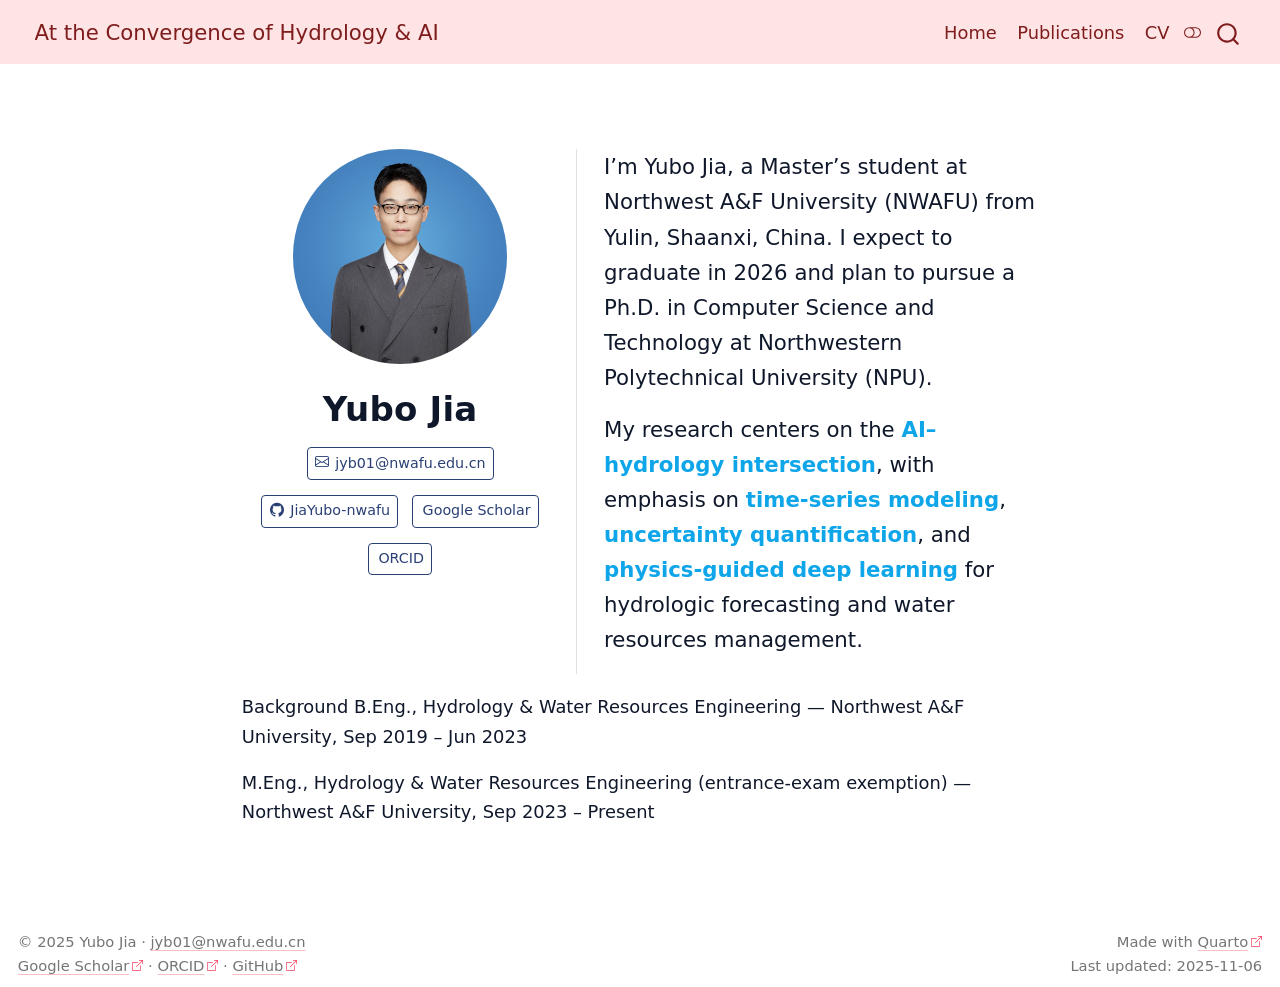
==== docs/index.html @ c9f26e5d "Initial site" ====
<!DOCTYPE html>
<html xmlns="http://www.w3.org/1999/xhtml" lang="en" xml:lang="en"><head>

<meta charset="utf-8">
<meta name="generator" content="quarto-1.8.25">

<meta name="viewport" content="width=device-width, initial-scale=1.0, user-scalable=yes">


<title>Yubo Jia</title>
<style>
code{white-space: pre-wrap;}
span.smallcaps{font-variant: small-caps;}
div.columns{display: flex; gap: min(4vw, 1.5em);}
div.column{flex: auto; overflow-x: auto;}
div.hanging-indent{margin-left: 1.5em; text-indent: -1.5em;}
ul.task-list{list-style: none;}
ul.task-list li input[type="checkbox"] {
  width: 0.8em;
  margin: 0 0.8em 0.2em -1em; /* quarto-specific, see https://github.com/quarto-dev/quarto-cli/issues/4556 */ 
  vertical-align: middle;
}
</style>


<script src="site_libs/quarto-nav/quarto-nav.js"></script>
<script src="site_libs/clipboard/clipboard.min.js"></script>
<script src="site_libs/quarto-search/autocomplete.umd.js"></script>
<script src="site_libs/quarto-search/fuse.min.js"></script>
<script src="site_libs/quarto-search/quarto-search.js"></script>
<meta name="quarto:offset" content="./">
<link href="./images/site-logo.png" rel="icon" type="image/png">
<script src="site_libs/quarto-html/quarto.js" type="module"></script>
<script src="site_libs/quarto-html/tabsets/tabsets.js" type="module"></script>
<script src="site_libs/quarto-html/axe/axe-check.js" type="module"></script>
<script src="site_libs/quarto-html/popper.min.js"></script>
<script src="site_libs/quarto-html/tippy.umd.min.js"></script>
<link href="site_libs/quarto-html/tippy.css" rel="stylesheet">
<link href="site_libs/quarto-html/quarto-syntax-highlighting-2156106875a500ed5b0d6cb7cda64e9d.css" rel="stylesheet" class="quarto-color-scheme" id="quarto-text-highlighting-styles">
<link href="site_libs/quarto-html/quarto-syntax-highlighting-dark-db2ab6285dc1dfa17f26b3674ebb796b.css" rel="stylesheet" class="quarto-color-scheme quarto-color-alternate" id="quarto-text-highlighting-styles">
<link href="site_libs/quarto-html/quarto-syntax-highlighting-2156106875a500ed5b0d6cb7cda64e9d.css" rel="stylesheet" class="quarto-color-scheme-extra" id="quarto-text-highlighting-styles">
<script src="site_libs/bootstrap/bootstrap.min.js"></script>
<link href="site_libs/bootstrap/bootstrap-icons.css" rel="stylesheet">
<link href="site_libs/bootstrap/bootstrap-c20102e62881c07e76477cce2f9e4ada.min.css" rel="stylesheet" append-hash="true" class="quarto-color-scheme" id="quarto-bootstrap" data-mode="light">
<link href="site_libs/bootstrap/bootstrap-dark-8c8c15d078644ef7ad4516aa5528fd41.min.css" rel="stylesheet" append-hash="true" class="quarto-color-scheme quarto-color-alternate" id="quarto-bootstrap" data-mode="dark">
<link href="site_libs/bootstrap/bootstrap-c20102e62881c07e76477cce2f9e4ada.min.css" rel="stylesheet" append-hash="true" class="quarto-color-scheme-extra" id="quarto-bootstrap" data-mode="light">
<script id="quarto-search-options" type="application/json">{
  "location": "navbar",
  "copy-button": false,
  "collapse-after": 3,
  "panel-placement": "end",
  "type": "overlay",
  "limit": 50,
  "keyboard-shortcut": [
    "f",
    "/",
    "s"
  ],
  "language": {
    "search-no-results-text": "No results",
    "search-matching-documents-text": "matching documents",
    "search-copy-link-title": "Copy link to search",
    "search-hide-matches-text": "Hide additional matches",
    "search-more-match-text": "more match in this document",
    "search-more-matches-text": "more matches in this document",
    "search-clear-button-title": "Clear",
    "search-text-placeholder": "",
    "search-detached-cancel-button-title": "Cancel",
    "search-submit-button-title": "Submit",
    "search-label": "Search"
  }
}</script>


<meta property="og:title" content="Yubo Jia">
<meta property="og:description" content="">
<meta property="og:image" content="https://jyb03.github.io/images/jiayubo_2025.jpg">
<meta property="og:site_name" content="Yubo Jia">
<meta name="twitter:title" content="Yubo Jia">
<meta name="twitter:description" content="">
<meta name="twitter:image" content="https://jyb03.github.io/images/jiayubo_2025.jpg">
<meta name="twitter:card" content="summary_large_image">
</head>

<body class="nav-fixed fullcontent quarto-light"><script id="quarto-html-before-body" type="application/javascript">
    const toggleBodyColorMode = (bsSheetEl) => {
      const mode = bsSheetEl.getAttribute("data-mode");
      const bodyEl = window.document.querySelector("body");
      if (mode === "dark") {
        bodyEl.classList.add("quarto-dark");
        bodyEl.classList.remove("quarto-light");
      } else {
        bodyEl.classList.add("quarto-light");
        bodyEl.classList.remove("quarto-dark");
      }
    }
    const toggleBodyColorPrimary = () => {
      const bsSheetEl = window.document.querySelector("link#quarto-bootstrap:not([rel=disabled-stylesheet])");
      if (bsSheetEl) {
        toggleBodyColorMode(bsSheetEl);
      }
    }
    const setColorSchemeToggle = (alternate) => {
      const toggles = window.document.querySelectorAll('.quarto-color-scheme-toggle');
      for (let i=0; i < toggles.length; i++) {
        const toggle = toggles[i];
        if (toggle) {
          if (alternate) {
            toggle.classList.add("alternate");
          } else {
            toggle.classList.remove("alternate");
          }
        }
      }
    };
    const toggleColorMode = (alternate) => {
      // Switch the stylesheets
      const primaryStylesheets = window.document.querySelectorAll('link.quarto-color-scheme:not(.quarto-color-alternate)');
      const alternateStylesheets = window.document.querySelectorAll('link.quarto-color-scheme.quarto-color-alternate');
      manageTransitions('#quarto-margin-sidebar .nav-link', false);
      if (alternate) {
        // note: dark is layered on light, we don't disable primary!
        enableStylesheet(alternateStylesheets);
        for (const sheetNode of alternateStylesheets) {
          if (sheetNode.id === "quarto-bootstrap") {
            toggleBodyColorMode(sheetNode);
          }
        }
      } else {
        disableStylesheet(alternateStylesheets);
        enableStylesheet(primaryStylesheets)
        toggleBodyColorPrimary();
      }
      manageTransitions('#quarto-margin-sidebar .nav-link', true);
      // Switch the toggles
      setColorSchemeToggle(alternate)
      // Hack to workaround the fact that safari doesn't
      // properly recolor the scrollbar when toggling (#1455)
      if (navigator.userAgent.indexOf('Safari') > 0 && navigator.userAgent.indexOf('Chrome') == -1) {
        manageTransitions("body", false);
        window.scrollTo(0, 1);
        setTimeout(() => {
          window.scrollTo(0, 0);
          manageTransitions("body", true);
        }, 40);
      }
    }
    const disableStylesheet = (stylesheets) => {
      for (let i=0; i < stylesheets.length; i++) {
        const stylesheet = stylesheets[i];
        stylesheet.rel = 'disabled-stylesheet';
      }
    }
    const enableStylesheet = (stylesheets) => {
      for (let i=0; i < stylesheets.length; i++) {
        const stylesheet = stylesheets[i];
        if(stylesheet.rel !== 'stylesheet') { // for Chrome, which will still FOUC without this check
          stylesheet.rel = 'stylesheet';
        }
      }
    }
    const manageTransitions = (selector, allowTransitions) => {
      const els = window.document.querySelectorAll(selector);
      for (let i=0; i < els.length; i++) {
        const el = els[i];
        if (allowTransitions) {
          el.classList.remove('notransition');
        } else {
          el.classList.add('notransition');
        }
      }
    }
    const isFileUrl = () => {
      return window.location.protocol === 'file:';
    }
    const hasAlternateSentinel = () => {
      let styleSentinel = getColorSchemeSentinel();
      if (styleSentinel !== null) {
        return styleSentinel === "alternate";
      } else {
        return false;
      }
    }
    const setStyleSentinel = (alternate) => {
      const value = alternate ? "alternate" : "default";
      if (!isFileUrl()) {
        window.localStorage.setItem("quarto-color-scheme", value);
      } else {
        localAlternateSentinel = value;
      }
    }
    const getColorSchemeSentinel = () => {
      if (!isFileUrl()) {
        const storageValue = window.localStorage.getItem("quarto-color-scheme");
        return storageValue != null ? storageValue : localAlternateSentinel;
      } else {
        return localAlternateSentinel;
      }
    }
    const toggleGiscusIfUsed = (isAlternate, darkModeDefault) => {
      const baseTheme = document.querySelector('#giscus-base-theme')?.value ?? 'light';
      const alternateTheme = document.querySelector('#giscus-alt-theme')?.value ?? 'dark';
      let newTheme = '';
      if(authorPrefersDark) {
        newTheme = isAlternate ? baseTheme : alternateTheme;
      } else {
        newTheme = isAlternate ? alternateTheme : baseTheme;
      }
      const changeGiscusTheme = () => {
        // From: https://github.com/giscus/giscus/issues/336
        const sendMessage = (message) => {
          const iframe = document.querySelector('iframe.giscus-frame');
          if (!iframe) return;
          iframe.contentWindow.postMessage({ giscus: message }, 'https://giscus.app');
        }
        sendMessage({
          setConfig: {
            theme: newTheme
          }
        });
      }
      const isGiscussLoaded = window.document.querySelector('iframe.giscus-frame') !== null;
      if (isGiscussLoaded) {
        changeGiscusTheme();
      }
    };
    const authorPrefersDark = false;
    const darkModeDefault = authorPrefersDark;
      document.querySelector('link#quarto-text-highlighting-styles.quarto-color-scheme-extra').rel = 'disabled-stylesheet';
      document.querySelector('link#quarto-bootstrap.quarto-color-scheme-extra').rel = 'disabled-stylesheet';
    let localAlternateSentinel = darkModeDefault ? 'alternate' : 'default';
    // Dark / light mode switch
    window.quartoToggleColorScheme = () => {
      // Read the current dark / light value
      let toAlternate = !hasAlternateSentinel();
      toggleColorMode(toAlternate);
      setStyleSentinel(toAlternate);
      toggleGiscusIfUsed(toAlternate, darkModeDefault);
      window.dispatchEvent(new Event('resize'));
    };
    // Switch to dark mode if need be
    if (hasAlternateSentinel()) {
      toggleColorMode(true);
    } else {
      toggleColorMode(false);
    }
  </script>

<div id="quarto-search-results"></div>
  <header id="quarto-header" class="headroom fixed-top">
    <nav class="navbar navbar-expand-lg " data-bs-theme="dark">
      <div class="navbar-container container-fluid">
      <div class="navbar-brand-container mx-auto">
    <a href="./index.html" class="navbar-brand navbar-brand-logo">
    </a>
    <a class="navbar-brand" href="./index.html">
    <span class="navbar-title">At the Convergence of Hydrology &amp; AI</span>
    </a>
  </div>
            <div id="quarto-search" class="" title="Search"></div>
          <button class="navbar-toggler" type="button" data-bs-toggle="collapse" data-bs-target="#navbarCollapse" aria-controls="navbarCollapse" role="menu" aria-expanded="false" aria-label="Toggle navigation" onclick="if (window.quartoToggleHeadroom) { window.quartoToggleHeadroom(); }">
  <span class="navbar-toggler-icon"></span>
</button>
          <div class="collapse navbar-collapse" id="navbarCollapse">
            <ul class="navbar-nav navbar-nav-scroll ms-auto">
  <li class="nav-item">
    <a class="nav-link active" href="./index.html" aria-current="page"> 
<span class="menu-text">Home</span></a>
  </li>  
  <li class="nav-item">
    <a class="nav-link" href="./publications.html"> 
<span class="menu-text">Publications</span></a>
  </li>  
  <li class="nav-item">
    <a class="nav-link" href="./CV.html"> 
<span class="menu-text">CV</span></a>
  </li>  
</ul>
          </div> <!-- /navcollapse -->
            <div class="quarto-navbar-tools">
  <a href="" class="quarto-color-scheme-toggle quarto-navigation-tool  px-1" onclick="window.quartoToggleColorScheme(); return false;" title="Toggle dark mode"><i class="bi"></i></a>
</div>
      </div> <!-- /container-fluid -->
    </nav>
</header>
<!-- content -->
<div id="quarto-content" class="quarto-container page-columns page-rows-contents page-layout-article page-navbar">
<!-- sidebar -->
<!-- margin-sidebar -->
    
<!-- main -->
<main class="content" id="quarto-document-content">





<style>
  /* light-blue keyword accent used only inside the hero section */
  #hero-heading .kw { color: #0ea5e9; font-weight: 600; }
</style>
<div class="quarto-about-trestles">
  <div class="about-entity">
    <img src="images/jiayubo_2025.jpg" class="about-image
  round " style="height: 12em; width: 12em;">
<header id="title-block-header" class="quarto-title-block default">
<div class="quarto-title">
<h1 class="title">Yubo Jia</h1>
</div>
<div class="quarto-title-meta">
  </div>
</header>
    <div class="about-links">
  <a href="mailto:jyb01@nwafu.edu.cn" class="about-link" rel="" target="">
    <i class="bi bi-envelope"></i>
     <span class="about-link-text">jyb01@nwafu.edu.cn</span>
  </a>
  <a href="https://github.com/JiaYubo-nwafu" class="about-link" rel="" target="">
    <i class="bi bi-github"></i>
     <span class="about-link-text">JiaYubo-nwafu</span>
  </a>
  <a href="https://scholar.google.com/citations?user=Fx-O06kAAAAJ" class="about-link" rel="" target="">
    <i class="bi bi-ai-google-scholar"></i>
     <span class="about-link-text">Google Scholar</span>
  </a>
  <a href="https://orcid.org/0009-0003-0851-7565" class="about-link" rel="" target="">
    <i class="bi bi-ai-orcid"></i>
     <span class="about-link-text">ORCID</span>
  </a>
</div>
  </div>
  <div class="about-contents"><div id="hero-heading" class="lead">
<p>I’m Yubo Jia, a Master’s student at Northwest A&amp;F University (NWAFU) from Yulin, Shaanxi, China. I expect to graduate in 2026 and plan to pursue a Ph.D.&nbsp;in Computer Science and Technology at Northwestern Polytechnical University (NPU).</p>
<p>My research centers on the <span class="kw">AI–hydrology intersection</span>, with emphasis on <span class="kw">time-series modeling</span>, <span class="kw">uncertainty quantification</span>, and <span class="kw">physics-guided deep learning</span> for hydrologic forecasting and water resources management.</p>
</div></div>
</div>

<p>Background B.Eng., Hydrology &amp; Water Resources Engineering — Northwest A&amp;F University, Sep 2019 – Jun 2023</p>
<p>M.Eng., Hydrology &amp; Water Resources Engineering (entrance-exam exemption) — Northwest A&amp;F University, Sep 2023 – Present</p>




</main> <!-- /main -->
<script id="quarto-html-after-body" type="application/javascript">
  window.document.addEventListener("DOMContentLoaded", function (event) {
    // Ensure there is a toggle, if there isn't float one in the top right
    if (window.document.querySelector('.quarto-color-scheme-toggle') === null) {
      const a = window.document.createElement('a');
      a.classList.add('top-right');
      a.classList.add('quarto-color-scheme-toggle');
      a.href = "";
      a.onclick = function() { try { window.quartoToggleColorScheme(); } catch {} return false; };
      const i = window.document.createElement("i");
      i.classList.add('bi');
      a.appendChild(i);
      window.document.body.appendChild(a);
    }
    setColorSchemeToggle(hasAlternateSentinel())
    const isCodeAnnotation = (el) => {
      for (const clz of el.classList) {
        if (clz.startsWith('code-annotation-')) {                     
          return true;
        }
      }
      return false;
    }
    const onCopySuccess = function(e) {
      // button target
      const button = e.trigger;
      // don't keep focus
      button.blur();
      // flash "checked"
      button.classList.add('code-copy-button-checked');
      var currentTitle = button.getAttribute("title");
      button.setAttribute("title", "Copied!");
      let tooltip;
      if (window.bootstrap) {
        button.setAttribute("data-bs-toggle", "tooltip");
        button.setAttribute("data-bs-placement", "left");
        button.setAttribute("data-bs-title", "Copied!");
        tooltip = new bootstrap.Tooltip(button, 
          { trigger: "manual", 
            customClass: "code-copy-button-tooltip",
            offset: [0, -8]});
        tooltip.show();    
      }
      setTimeout(function() {
        if (tooltip) {
          tooltip.hide();
          button.removeAttribute("data-bs-title");
          button.removeAttribute("data-bs-toggle");
          button.removeAttribute("data-bs-placement");
        }
        button.setAttribute("title", currentTitle);
        button.classList.remove('code-copy-button-checked');
      }, 1000);
      // clear code selection
      e.clearSelection();
    }
    const getTextToCopy = function(trigger) {
      const outerScaffold = trigger.parentElement.cloneNode(true);
      const codeEl = outerScaffold.querySelector('code');
      for (const childEl of codeEl.children) {
        if (isCodeAnnotation(childEl)) {
          childEl.remove();
        }
      }
      return codeEl.innerText;
    }
    const clipboard = new window.ClipboardJS('.code-copy-button:not([data-in-quarto-modal])', {
      text: getTextToCopy
    });
    clipboard.on('success', onCopySuccess);
    if (window.document.getElementById('quarto-embedded-source-code-modal')) {
      const clipboardModal = new window.ClipboardJS('.code-copy-button[data-in-quarto-modal]', {
        text: getTextToCopy,
        container: window.document.getElementById('quarto-embedded-source-code-modal')
      });
      clipboardModal.on('success', onCopySuccess);
    }
      var localhostRegex = new RegExp(/^(?:http|https):\/\/localhost\:?[0-9]*\//);
      var mailtoRegex = new RegExp(/^mailto:/);
        var filterRegex = new RegExp("https:\/\/jyb03\.github\.io\/");
      var isInternal = (href) => {
          return filterRegex.test(href) || localhostRegex.test(href) || mailtoRegex.test(href);
      }
      // Inspect non-navigation links and adorn them if external
     var links = window.document.querySelectorAll('a[href]:not(.nav-link):not(.navbar-brand):not(.toc-action):not(.sidebar-link):not(.sidebar-item-toggle):not(.pagination-link):not(.no-external):not([aria-hidden]):not(.dropdown-item):not(.quarto-navigation-tool):not(.about-link)');
      for (var i=0; i<links.length; i++) {
        const link = links[i];
        if (!isInternal(link.href)) {
          // undo the damage that might have been done by quarto-nav.js in the case of
          // links that we want to consider external
          if (link.dataset.originalHref !== undefined) {
            link.href = link.dataset.originalHref;
          }
            // target, if specified
            link.setAttribute("target", "_blank");
            if (link.getAttribute("rel") === null) {
              link.setAttribute("rel", "noopener");
            }
            // default icon
            link.classList.add("external");
        }
      }
    function tippyHover(el, contentFn, onTriggerFn, onUntriggerFn) {
      const config = {
        allowHTML: true,
        maxWidth: 500,
        delay: 100,
        arrow: false,
        appendTo: function(el) {
            return el.parentElement;
        },
        interactive: true,
        interactiveBorder: 10,
        theme: 'quarto',
        placement: 'bottom-start',
      };
      if (contentFn) {
        config.content = contentFn;
      }
      if (onTriggerFn) {
        config.onTrigger = onTriggerFn;
      }
      if (onUntriggerFn) {
        config.onUntrigger = onUntriggerFn;
      }
      window.tippy(el, config); 
    }
    const noterefs = window.document.querySelectorAll('a[role="doc-noteref"]');
    for (var i=0; i<noterefs.length; i++) {
      const ref = noterefs[i];
      tippyHover(ref, function() {
        // use id or data attribute instead here
        let href = ref.getAttribute('data-footnote-href') || ref.getAttribute('href');
        try { href = new URL(href).hash; } catch {}
        const id = href.replace(/^#\/?/, "");
        const note = window.document.getElementById(id);
        if (note) {
          return note.innerHTML;
        } else {
          return "";
        }
      });
    }
    const xrefs = window.document.querySelectorAll('a.quarto-xref');
    const processXRef = (id, note) => {
      // Strip column container classes
      const stripColumnClz = (el) => {
        el.classList.remove("page-full", "page-columns");
        if (el.children) {
          for (const child of el.children) {
            stripColumnClz(child);
          }
        }
      }
      stripColumnClz(note)
      if (id === null || id.startsWith('sec-')) {
        // Special case sections, only their first couple elements
        const container = document.createElement("div");
        if (note.children && note.children.length > 2) {
          container.appendChild(note.children[0].cloneNode(true));
          for (let i = 1; i < note.children.length; i++) {
            const child = note.children[i];
            if (child.tagName === "P" && child.innerText === "") {
              continue;
            } else {
              container.appendChild(child.cloneNode(true));
              break;
            }
          }
          if (window.Quarto?.typesetMath) {
            window.Quarto.typesetMath(container);
          }
          return container.innerHTML
        } else {
          if (window.Quarto?.typesetMath) {
            window.Quarto.typesetMath(note);
          }
          return note.innerHTML;
        }
      } else {
        // Remove any anchor links if they are present
        const anchorLink = note.querySelector('a.anchorjs-link');
        if (anchorLink) {
          anchorLink.remove();
        }
        if (window.Quarto?.typesetMath) {
          window.Quarto.typesetMath(note);
        }
        if (note.classList.contains("callout")) {
          return note.outerHTML;
        } else {
          return note.innerHTML;
        }
      }
    }
    for (var i=0; i<xrefs.length; i++) {
      const xref = xrefs[i];
      tippyHover(xref, undefined, function(instance) {
        instance.disable();
        let url = xref.getAttribute('href');
        let hash = undefined; 
        if (url.startsWith('#')) {
          hash = url;
        } else {
          try { hash = new URL(url).hash; } catch {}
        }
        if (hash) {
          const id = hash.replace(/^#\/?/, "");
          const note = window.document.getElementById(id);
          if (note !== null) {
            try {
              const html = processXRef(id, note.cloneNode(true));
              instance.setContent(html);
            } finally {
              instance.enable();
              instance.show();
            }
          } else {
            // See if we can fetch this
            fetch(url.split('#')[0])
            .then(res => res.text())
            .then(html => {
              const parser = new DOMParser();
              const htmlDoc = parser.parseFromString(html, "text/html");
              const note = htmlDoc.getElementById(id);
              if (note !== null) {
                const html = processXRef(id, note);
                instance.setContent(html);
              } 
            }).finally(() => {
              instance.enable();
              instance.show();
            });
          }
        } else {
          // See if we can fetch a full url (with no hash to target)
          // This is a special case and we should probably do some content thinning / targeting
          fetch(url)
          .then(res => res.text())
          .then(html => {
            const parser = new DOMParser();
            const htmlDoc = parser.parseFromString(html, "text/html");
            const note = htmlDoc.querySelector('main.content');
            if (note !== null) {
              // This should only happen for chapter cross references
              // (since there is no id in the URL)
              // remove the first header
              if (note.children.length > 0 && note.children[0].tagName === "HEADER") {
                note.children[0].remove();
              }
              const html = processXRef(null, note);
              instance.setContent(html);
            } 
          }).finally(() => {
            instance.enable();
            instance.show();
          });
        }
      }, function(instance) {
      });
    }
        let selectedAnnoteEl;
        const selectorForAnnotation = ( cell, annotation) => {
          let cellAttr = 'data-code-cell="' + cell + '"';
          let lineAttr = 'data-code-annotation="' +  annotation + '"';
          const selector = 'span[' + cellAttr + '][' + lineAttr + ']';
          return selector;
        }
        const selectCodeLines = (annoteEl) => {
          const doc = window.document;
          const targetCell = annoteEl.getAttribute("data-target-cell");
          const targetAnnotation = annoteEl.getAttribute("data-target-annotation");
          const annoteSpan = window.document.querySelector(selectorForAnnotation(targetCell, targetAnnotation));
          const lines = annoteSpan.getAttribute("data-code-lines").split(",");
          const lineIds = lines.map((line) => {
            return targetCell + "-" + line;
          })
          let top = null;
          let height = null;
          let parent = null;
          if (lineIds.length > 0) {
              //compute the position of the single el (top and bottom and make a div)
              const el = window.document.getElementById(lineIds[0]);
              top = el.offsetTop;
              height = el.offsetHeight;
              parent = el.parentElement.parentElement;
            if (lineIds.length > 1) {
              const lastEl = window.document.getElementById(lineIds[lineIds.length - 1]);
              const bottom = lastEl.offsetTop + lastEl.offsetHeight;
              height = bottom - top;
            }
            if (top !== null && height !== null && parent !== null) {
              // cook up a div (if necessary) and position it 
              let div = window.document.getElementById("code-annotation-line-highlight");
              if (div === null) {
                div = window.document.createElement("div");
                div.setAttribute("id", "code-annotation-line-highlight");
                div.style.position = 'absolute';
                parent.appendChild(div);
              }
              div.style.top = top - 2 + "px";
              div.style.height = height + 4 + "px";
              div.style.left = 0;
              let gutterDiv = window.document.getElementById("code-annotation-line-highlight-gutter");
              if (gutterDiv === null) {
                gutterDiv = window.document.createElement("div");
                gutterDiv.setAttribute("id", "code-annotation-line-highlight-gutter");
                gutterDiv.style.position = 'absolute';
                const codeCell = window.document.getElementById(targetCell);
                const gutter = codeCell.querySelector('.code-annotation-gutter');
                gutter.appendChild(gutterDiv);
              }
              gutterDiv.style.top = top - 2 + "px";
              gutterDiv.style.height = height + 4 + "px";
            }
            selectedAnnoteEl = annoteEl;
          }
        };
        const unselectCodeLines = () => {
          const elementsIds = ["code-annotation-line-highlight", "code-annotation-line-highlight-gutter"];
          elementsIds.forEach((elId) => {
            const div = window.document.getElementById(elId);
            if (div) {
              div.remove();
            }
          });
          selectedAnnoteEl = undefined;
        };
          // Handle positioning of the toggle
      window.addEventListener(
        "resize",
        throttle(() => {
          elRect = undefined;
          if (selectedAnnoteEl) {
            selectCodeLines(selectedAnnoteEl);
          }
        }, 10)
      );
      function throttle(fn, ms) {
      let throttle = false;
      let timer;
        return (...args) => {
          if(!throttle) { // first call gets through
              fn.apply(this, args);
              throttle = true;
          } else { // all the others get throttled
              if(timer) clearTimeout(timer); // cancel #2
              timer = setTimeout(() => {
                fn.apply(this, args);
                timer = throttle = false;
              }, ms);
          }
        };
      }
        // Attach click handler to the DT
        const annoteDls = window.document.querySelectorAll('dt[data-target-cell]');
        for (const annoteDlNode of annoteDls) {
          annoteDlNode.addEventListener('click', (event) => {
            const clickedEl = event.target;
            if (clickedEl !== selectedAnnoteEl) {
              unselectCodeLines();
              const activeEl = window.document.querySelector('dt[data-target-cell].code-annotation-active');
              if (activeEl) {
                activeEl.classList.remove('code-annotation-active');
              }
              selectCodeLines(clickedEl);
              clickedEl.classList.add('code-annotation-active');
            } else {
              // Unselect the line
              unselectCodeLines();
              clickedEl.classList.remove('code-annotation-active');
            }
          });
        }
    const findCites = (el) => {
      const parentEl = el.parentElement;
      if (parentEl) {
        const cites = parentEl.dataset.cites;
        if (cites) {
          return {
            el,
            cites: cites.split(' ')
          };
        } else {
          return findCites(el.parentElement)
        }
      } else {
        return undefined;
      }
    };
    var bibliorefs = window.document.querySelectorAll('a[role="doc-biblioref"]');
    for (var i=0; i<bibliorefs.length; i++) {
      const ref = bibliorefs[i];
      const citeInfo = findCites(ref);
      if (citeInfo) {
        tippyHover(citeInfo.el, function() {
          var popup = window.document.createElement('div');
          citeInfo.cites.forEach(function(cite) {
            var citeDiv = window.document.createElement('div');
            citeDiv.classList.add('hanging-indent');
            citeDiv.classList.add('csl-entry');
            var biblioDiv = window.document.getElementById('ref-' + cite);
            if (biblioDiv) {
              citeDiv.innerHTML = biblioDiv.innerHTML;
            }
            popup.appendChild(citeDiv);
          });
          return popup.innerHTML;
        });
      }
    }
  });
  </script>
</div> <!-- /content -->
<footer class="footer">
  <div class="nav-footer">
    <div class="nav-footer-left">
<p>© 2025 Yubo Jia · <a href="mailto:jyb01@nwafu.edu.cn">jyb01@nwafu.edu.cn</a><br> <a href="https://scholar.google.com/citations?user=Fx-O06kAAAAJ">Google Scholar</a> · <a href="https://orcid.org/0009-0003-0851-7565">ORCID</a> · <a href="https://github.com/JiaYubo-nwafu">GitHub</a></p>
</div>   
    <div class="nav-footer-center">
      &nbsp;
    </div>
    <div class="nav-footer-right">
<p>Made with <a href="https://quarto.org/">Quarto</a><br> Last updated: 2025-11-06</p>
</div>
  </div>
</footer>




</body></html>
---- docs/site_libs/quarto-html/tippy.css ----
.tippy-box[data-animation=fade][data-state=hidden]{opacity:0}[data-tippy-root]{max-width:calc(100vw - 10px)}.tippy-box{position:relative;background-color:#333;color:#fff;border-radius:4px;font-size:14px;line-height:1.4;white-space:normal;outline:0;transition-property:transform,visibility,opacity}.tippy-box[data-placement^=top]>.tippy-arrow{bottom:0}.tippy-box[data-placement^=top]>.tippy-arrow:before{bottom:-7px;left:0;border-width:8px 8px 0;border-top-color:initial;transform-origin:center top}.tippy-box[data-placement^=bottom]>.tippy-arrow{top:0}.tippy-box[data-placement^=bottom]>.tippy-arrow:before{top:-7px;left:0;border-width:0 8px 8px;border-bottom-color:initial;transform-origin:center bottom}.tippy-box[data-placement^=left]>.tippy-arrow{right:0}.tippy-box[data-placement^=left]>.tippy-arrow:before{border-width:8px 0 8px 8px;border-left-color:initial;right:-7px;transform-origin:center left}.tippy-box[data-placement^=right]>.tippy-arrow{left:0}.tippy-box[data-placement^=right]>.tippy-arrow:before{left:-7px;border-width:8px 8px 8px 0;border-right-color:initial;transform-origin:center right}.tippy-box[data-inertia][data-state=visible]{transition-timing-function:cubic-bezier(.54,1.5,.38,1.11)}.tippy-arrow{width:16px;height:16px;color:#333}.tippy-arrow:before{content:"";position:absolute;border-color:transparent;border-style:solid}.tippy-content{position:relative;padding:5px 9px;z-index:1}
---- docs/site_libs/quarto-html/quarto-syntax-highlighting-2156106875a500ed5b0d6cb7cda64e9d.css ----
/* quarto syntax highlight colors */
:root {
  --quarto-hl-ot-color: #003B4F;
  --quarto-hl-at-color: #657422;
  --quarto-hl-ss-color: #20794D;
  --quarto-hl-an-color: #5E5E5E;
  --quarto-hl-fu-color: #4758AB;
  --quarto-hl-st-color: #20794D;
  --quarto-hl-cf-color: #003B4F;
  --quarto-hl-op-color: #5E5E5E;
  --quarto-hl-er-color: #AD0000;
  --quarto-hl-bn-color: #AD0000;
  --quarto-hl-al-color: #AD0000;
  --quarto-hl-va-color: #111111;
  --quarto-hl-bu-color: inherit;
  --quarto-hl-ex-color: inherit;
  --quarto-hl-pp-color: #AD0000;
  --quarto-hl-in-color: #5E5E5E;
  --quarto-hl-vs-color: #20794D;
  --quarto-hl-wa-color: #5E5E5E;
  --quarto-hl-do-color: #5E5E5E;
  --quarto-hl-im-color: #00769E;
  --quarto-hl-ch-color: #20794D;
  --quarto-hl-dt-color: #AD0000;
  --quarto-hl-fl-color: #AD0000;
  --quarto-hl-co-color: #5E5E5E;
  --quarto-hl-cv-color: #5E5E5E;
  --quarto-hl-cn-color: #8f5902;
  --quarto-hl-sc-color: #5E5E5E;
  --quarto-hl-dv-color: #AD0000;
  --quarto-hl-kw-color: #003B4F;
}

/* other quarto variables */
:root {
  --quarto-font-monospace: "JetBrains Mono", ui-monospace, SFMono-Regular, Menlo, Monaco, Consolas, "Liberation Mono", "Courier New", monospace;
}

/* syntax highlight based on Pandoc's rules */
pre > code.sourceCode > span {
  color: #003B4F;
}

code.sourceCode > span {
  color: #003B4F;
}

div.sourceCode,
div.sourceCode pre.sourceCode {
  color: #003B4F;
}

/* Normal */
code span {
  color: #003B4F;
}

/* Alert */
code span.al {
  color: #AD0000;
  font-style: inherit;
}

/* Annotation */
code span.an {
  color: #5E5E5E;
  font-style: inherit;
}

/* Attribute */
code span.at {
  color: #657422;
  font-style: inherit;
}

/* BaseN */
code span.bn {
  color: #AD0000;
  font-style: inherit;
}

/* BuiltIn */
code span.bu {
  font-style: inherit;
}

/* ControlFlow */
code span.cf {
  color: #003B4F;
  font-weight: bold;
  font-style: inherit;
}

/* Char */
code span.ch {
  color: #20794D;
  font-style: inherit;
}

/* Constant */
code span.cn {
  color: #8f5902;
  font-style: inherit;
}

/* Comment */
code span.co {
  color: #5E5E5E;
  font-style: inherit;
}

/* CommentVar */
code span.cv {
  color: #5E5E5E;
  font-style: italic;
}

/* Documentation */
code span.do {
  color: #5E5E5E;
  font-style: italic;
}

/* DataType */
code span.dt {
  color: #AD0000;
  font-style: inherit;
}

/* DecVal */
code span.dv {
  color: #AD0000;
  font-style: inherit;
}

/* Error */
code span.er {
  color: #AD0000;
  font-style: inherit;
}

/* Extension */
code span.ex {
  font-style: inherit;
}

/* Float */
code span.fl {
  color: #AD0000;
  font-style: inherit;
}

/* Function */
code span.fu {
  color: #4758AB;
  font-style: inherit;
}

/* Import */
code span.im {
  color: #00769E;
  font-style: inherit;
}

/* Information */
code span.in {
  color: #5E5E5E;
  font-style: inherit;
}

/* Keyword */
code span.kw {
  color: #003B4F;
  font-weight: bold;
  font-style: inherit;
}

/* Operator */
code span.op {
  color: #5E5E5E;
  font-style: inherit;
}

/* Other */
code span.ot {
  color: #003B4F;
  font-style: inherit;
}

/* Preprocessor */
code span.pp {
  color: #AD0000;
  font-style: inherit;
}

/* SpecialChar */
code span.sc {
  color: #5E5E5E;
  font-style: inherit;
}

/* SpecialString */
code span.ss {
  color: #20794D;
  font-style: inherit;
}

/* String */
code span.st {
  color: #20794D;
  font-style: inherit;
}

/* Variable */
code span.va {
  color: #111111;
  font-style: inherit;
}

/* VerbatimString */
code span.vs {
  color: #20794D;
  font-style: inherit;
}

/* Warning */
code span.wa {
  color: #5E5E5E;
  font-style: italic;
}

.prevent-inlining {
  content: "</";
}

/*# sourceMappingURL=b8aaaa9f6ae9f8d814773a3f5ee69f56.css.map */
---- docs/site_libs/quarto-html/quarto-syntax-highlighting-dark-db2ab6285dc1dfa17f26b3674ebb796b.css ----
/* quarto syntax highlight colors */
:root {
  --quarto-hl-al-color: #f07178;
  --quarto-hl-an-color: #d4d0ab;
  --quarto-hl-at-color: #00e0e0;
  --quarto-hl-bn-color: #d4d0ab;
  --quarto-hl-bu-color: #abe338;
  --quarto-hl-ch-color: #abe338;
  --quarto-hl-co-color: #f8f8f2;
  --quarto-hl-cv-color: #ffd700;
  --quarto-hl-cn-color: #ffd700;
  --quarto-hl-cf-color: #ffa07a;
  --quarto-hl-dt-color: #ffa07a;
  --quarto-hl-dv-color: #d4d0ab;
  --quarto-hl-do-color: #f8f8f2;
  --quarto-hl-er-color: #f07178;
  --quarto-hl-ex-color: #00e0e0;
  --quarto-hl-fl-color: #d4d0ab;
  --quarto-hl-fu-color: #ffa07a;
  --quarto-hl-im-color: #abe338;
  --quarto-hl-in-color: #d4d0ab;
  --quarto-hl-kw-color: #ffa07a;
  --quarto-hl-op-color: #ffa07a;
  --quarto-hl-ot-color: #00e0e0;
  --quarto-hl-pp-color: #dcc6e0;
  --quarto-hl-re-color: #00e0e0;
  --quarto-hl-sc-color: #abe338;
  --quarto-hl-ss-color: #abe338;
  --quarto-hl-st-color: #abe338;
  --quarto-hl-va-color: #00e0e0;
  --quarto-hl-vs-color: #abe338;
  --quarto-hl-wa-color: #dcc6e0;
}

/* other quarto variables */
:root {
  --quarto-font-monospace: "JetBrains Mono", ui-monospace, SFMono-Regular, Menlo, Monaco, Consolas, "Liberation Mono", "Courier New", monospace;
}

/* syntax highlight based on Pandoc's rules */
pre > code.sourceCode > span {
  color: #f8f8f2;
}

code.sourceCode > span {
  color: #f8f8f2;
}

div.sourceCode,
div.sourceCode pre.sourceCode {
  color: #f8f8f2;
}

/* Normal */
code span {
  color: #f8f8f2;
}

/* Alert */
code span.al {
  color: #f07178;
}

/* Annotation */
code span.an {
  color: #d4d0ab;
}

/* Attribute */
code span.at {
  color: #00e0e0;
}

/* BaseN */
code span.bn {
  color: #d4d0ab;
}

/* BuiltIn */
code span.bu {
  color: #abe338;
}

/* ControlFlow */
code span.cf {
  font-weight: bold;
  color: #ffa07a;
}

/* Char */
code span.ch {
  color: #abe338;
}

/* Constant */
code span.cn {
  color: #ffd700;
}

/* Comment */
code span.co {
  font-style: italic;
  color: #f8f8f2;
}

/* CommentVar */
code span.cv {
  color: #ffd700;
}

/* Documentation */
code span.do {
  color: #f8f8f2;
}

/* DataType */
code span.dt {
  color: #ffa07a;
}

/* DecVal */
code span.dv {
  color: #d4d0ab;
}

/* Error */
code span.er {
  color: #f07178;
  text-decoration: underline;
}

/* Extension */
code span.ex {
  font-weight: bold;
  color: #00e0e0;
}

/* Float */
code span.fl {
  color: #d4d0ab;
}

/* Function */
code span.fu {
  color: #ffa07a;
}

/* Import */
code span.im {
  color: #abe338;
}

/* Information */
code span.in {
  color: #d4d0ab;
}

/* Keyword */
code span.kw {
  font-weight: bold;
  color: #ffa07a;
}

/* Operator */
code span.op {
  color: #ffa07a;
}

/* Other */
code span.ot {
  color: #00e0e0;
}

/* Preprocessor */
code span.pp {
  color: #dcc6e0;
}

/* RegionMarker */
code span.re {
  background-color: #f8f8f2;
  color: #00e0e0;
}

/* SpecialChar */
code span.sc {
  color: #abe338;
}

/* SpecialString */
code span.ss {
  color: #abe338;
}

/* String */
code span.st {
  color: #abe338;
}

/* Variable */
code span.va {
  color: #00e0e0;
}

/* VerbatimString */
code span.vs {
  color: #abe338;
}

/* Warning */
code span.wa {
  color: #dcc6e0;
}

.prevent-inlining {
  content: "</";
}

/*# sourceMappingURL=ebe607bfed2fa2a2e92061a41b4c7721.css.map */
---- docs/site_libs/quarto-html/quarto-syntax-highlighting-2156106875a500ed5b0d6cb7cda64e9d.css ----
/* quarto syntax highlight colors */
:root {
  --quarto-hl-ot-color: #003B4F;
  --quarto-hl-at-color: #657422;
  --quarto-hl-ss-color: #20794D;
  --quarto-hl-an-color: #5E5E5E;
  --quarto-hl-fu-color: #4758AB;
  --quarto-hl-st-color: #20794D;
  --quarto-hl-cf-color: #003B4F;
  --quarto-hl-op-color: #5E5E5E;
  --quarto-hl-er-color: #AD0000;
  --quarto-hl-bn-color: #AD0000;
  --quarto-hl-al-color: #AD0000;
  --quarto-hl-va-color: #111111;
  --quarto-hl-bu-color: inherit;
  --quarto-hl-ex-color: inherit;
  --quarto-hl-pp-color: #AD0000;
  --quarto-hl-in-color: #5E5E5E;
  --quarto-hl-vs-color: #20794D;
  --quarto-hl-wa-color: #5E5E5E;
  --quarto-hl-do-color: #5E5E5E;
  --quarto-hl-im-color: #00769E;
  --quarto-hl-ch-color: #20794D;
  --quarto-hl-dt-color: #AD0000;
  --quarto-hl-fl-color: #AD0000;
  --quarto-hl-co-color: #5E5E5E;
  --quarto-hl-cv-color: #5E5E5E;
  --quarto-hl-cn-color: #8f5902;
  --quarto-hl-sc-color: #5E5E5E;
  --quarto-hl-dv-color: #AD0000;
  --quarto-hl-kw-color: #003B4F;
}

/* other quarto variables */
:root {
  --quarto-font-monospace: "JetBrains Mono", ui-monospace, SFMono-Regular, Menlo, Monaco, Consolas, "Liberation Mono", "Courier New", monospace;
}

/* syntax highlight based on Pandoc's rules */
pre > code.sourceCode > span {
  color: #003B4F;
}

code.sourceCode > span {
  color: #003B4F;
}

div.sourceCode,
div.sourceCode pre.sourceCode {
  color: #003B4F;
}

/* Normal */
code span {
  color: #003B4F;
}

/* Alert */
code span.al {
  color: #AD0000;
  font-style: inherit;
}

/* Annotation */
code span.an {
  color: #5E5E5E;
  font-style: inherit;
}

/* Attribute */
code span.at {
  color: #657422;
  font-style: inherit;
}

/* BaseN */
code span.bn {
  color: #AD0000;
  font-style: inherit;
}

/* BuiltIn */
code span.bu {
  font-style: inherit;
}

/* ControlFlow */
code span.cf {
  color: #003B4F;
  font-weight: bold;
  font-style: inherit;
}

/* Char */
code span.ch {
  color: #20794D;
  font-style: inherit;
}

/* Constant */
code span.cn {
  color: #8f5902;
  font-style: inherit;
}

/* Comment */
code span.co {
  color: #5E5E5E;
  font-style: inherit;
}

/* CommentVar */
code span.cv {
  color: #5E5E5E;
  font-style: italic;
}

/* Documentation */
code span.do {
  color: #5E5E5E;
  font-style: italic;
}

/* DataType */
code span.dt {
  color: #AD0000;
  font-style: inherit;
}

/* DecVal */
code span.dv {
  color: #AD0000;
  font-style: inherit;
}

/* Error */
code span.er {
  color: #AD0000;
  font-style: inherit;
}

/* Extension */
code span.ex {
  font-style: inherit;
}

/* Float */
code span.fl {
  color: #AD0000;
  font-style: inherit;
}

/* Function */
code span.fu {
  color: #4758AB;
  font-style: inherit;
}

/* Import */
code span.im {
  color: #00769E;
  font-style: inherit;
}

/* Information */
code span.in {
  color: #5E5E5E;
  font-style: inherit;
}

/* Keyword */
code span.kw {
  color: #003B4F;
  font-weight: bold;
  font-style: inherit;
}

/* Operator */
code span.op {
  color: #5E5E5E;
  font-style: inherit;
}

/* Other */
code span.ot {
  color: #003B4F;
  font-style: inherit;
}

/* Preprocessor */
code span.pp {
  color: #AD0000;
  font-style: inherit;
}

/* SpecialChar */
code span.sc {
  color: #5E5E5E;
  font-style: inherit;
}

/* SpecialString */
code span.ss {
  color: #20794D;
  font-style: inherit;
}

/* String */
code span.st {
  color: #20794D;
  font-style: inherit;
}

/* Variable */
code span.va {
  color: #111111;
  font-style: inherit;
}

/* VerbatimString */
code span.vs {
  color: #20794D;
  font-style: inherit;
}

/* Warning */
code span.wa {
  color: #5E5E5E;
  font-style: italic;
}

.prevent-inlining {
  content: "</";
}

/*# sourceMappingURL=b8aaaa9f6ae9f8d814773a3f5ee69f56.css.map */
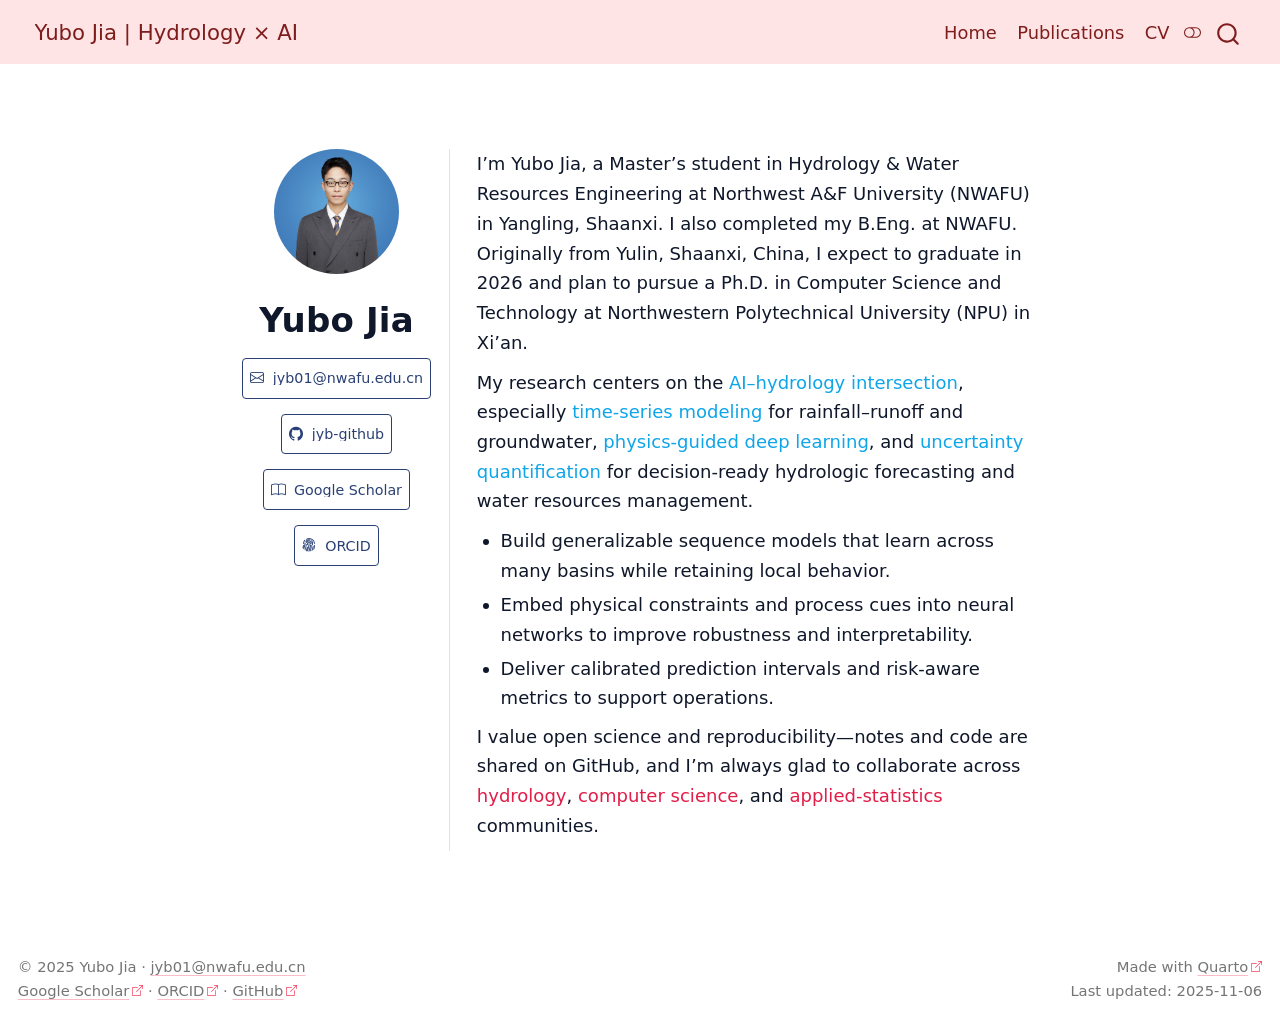
==== commit fb81690f: "update site" ====
--- a/docs/index.html
+++ b/docs/index.html
@@ -73,12 +73,12 @@
 
 
 <meta property="og:title" content="Yubo Jia">
-<meta property="og:description" content="">
 <meta property="og:image" content="https://jyb03.github.io/images/jiayubo_2025.jpg">
 <meta property="og:site_name" content="Yubo Jia">
+<meta property="og:image:alt" content="Portrait of Yubo Jia">
 <meta name="twitter:title" content="Yubo Jia">
-<meta name="twitter:description" content="">
 <meta name="twitter:image" content="https://jyb03.github.io/images/jiayubo_2025.jpg">
+<meta name="twitter:image:alt" content="Portrait of Yubo Jia">
 <meta name="twitter:card" content="summary_large_image">
 </head>
 
@@ -254,7 +254,7 @@
     <a href="./index.html" class="navbar-brand navbar-brand-logo">
     </a>
     <a class="navbar-brand" href="./index.html">
-    <span class="navbar-title">At the Convergence of Hydrology &amp; AI</span>
+    <span class="navbar-title">Yubo Jia | Hydrology × AI</span>
     </a>
   </div>
             <div id="quarto-search" class="" title="Search"></div>
@@ -296,13 +296,55 @@
 
 
 <style>
-  /* light-blue keyword accent used only inside the hero section */
-  #hero-heading .kw { color: #0ea5e9; font-weight: 600; }
+  :root { --accent: #0ea5e9; }
+
+  /* 关键词着色 */
+  #hero .kw { color: var(--accent); font-weight: 500; }
+  :root { --accent:#0ea5e9; --highlight:#e11d48; }   /* 新增 --highlight，一个更好看的红色 */
+  .kw-red { color: var(--highlight); font-weight: 500; }  /* 粗体 + 红色 */
+
+  /* 微调 trestles 左右栏比例 */
+  .about-entity   { flex-basis: 20% !important; flex-shrink: 0 !important; }
+  .about-contents { flex-basis: 80% !important; }
+
+  /* 段落与行距 */
+  #hero p { margin-bottom: .6rem; line-height: 1.65; }
+  #hero.lead { font-size: 1.06rem; }
+
+  /* 移动端响应式 */
+  @media (max-width: 768px) {
+    .about-entity, .about-contents { flex-basis: 100% !important; }
+    #hero.lead { font-size: 1rem; }
+  }
+
+  /* About 链接样式（略微加高） */
+  .about-links{
+    display:flex; flex-wrap:wrap; gap:.5rem;
+  }
+  .about-links .about-link{
+    display:inline-flex; align-items:center; gap:.4rem;
+    padding:.45rem .75rem;
+    line-height:1;
+    min-height:2.4rem;   /* 原 2.1rem → 2.4rem */
+    border-radius:.5rem;
+    white-space:nowrap;
+    min-width:0;
+  }
+  .about-links .about-link .about-link-text{
+    overflow:hidden; text-overflow:ellipsis;
+  }
+  @media (max-width: 480px){
+    .about-links .about-link{
+      font-size:.95rem;
+      min-height:2.25rem; /* 原 2.1rem → 2.25rem */
+      padding:.4rem .65rem;
+    }
+  }
 </style>
 <div class="quarto-about-trestles">
   <div class="about-entity">
-    <img src="images/jiayubo_2025.jpg" class="about-image
-  round " style="height: 12em; width: 12em;">
+    <img src="images/jiayubo_2025.jpg" alt="Portrait of Yubo Jia" class="about-image
+  round " style="height: 7em; width: 7em;">
 <header id="title-block-header" class="quarto-title-block default">
 <div class="quarto-title">
 <h1 class="title">Yubo Jia</h1>
@@ -315,28 +357,44 @@
     <i class="bi bi-envelope"></i>
      <span class="about-link-text">jyb01@nwafu.edu.cn</span>
   </a>
-  <a href="https://github.com/JiaYubo-nwafu" class="about-link" rel="" target="">
+  <a href="https://github.com/jyb03" class="about-link" rel="" target="">
     <i class="bi bi-github"></i>
-     <span class="about-link-text">JiaYubo-nwafu</span>
+     <span class="about-link-text">jyb-github</span>
   </a>
   <a href="https://scholar.google.com/citations?user=Fx-O06kAAAAJ" class="about-link" rel="" target="">
-    <i class="bi bi-ai-google-scholar"></i>
+    <i class="bi bi-book"></i>
      <span class="about-link-text">Google Scholar</span>
   </a>
   <a href="https://orcid.org/0009-0003-0851-7565" class="about-link" rel="" target="">
-    <i class="bi bi-ai-orcid"></i>
+    <i class="bi bi-fingerprint"></i>
      <span class="about-link-text">ORCID</span>
   </a>
 </div>
   </div>
-  <div class="about-contents"><div id="hero-heading" class="lead">
-<p>I’m Yubo Jia, a Master’s student at Northwest A&amp;F University (NWAFU) from Yulin, Shaanxi, China. I expect to graduate in 2026 and plan to pursue a Ph.D.&nbsp;in Computer Science and Technology at Northwestern Polytechnical University (NPU).</p>
-<p>My research centers on the <span class="kw">AI–hydrology intersection</span>, with emphasis on <span class="kw">time-series modeling</span>, <span class="kw">uncertainty quantification</span>, and <span class="kw">physics-guided deep learning</span> for hydrologic forecasting and water resources management.</p>
+  <div class="about-contents"><div id="hero" class="lead">
+<p>
+I’m Yubo Jia, a Master’s student in <strong>Hydrology &amp; Water Resources Engineering</strong> at Northwest A&amp;F University (NWAFU) in Yangling, Shaanxi. I also completed my B.Eng. at NWAFU. Originally from Yulin, Shaanxi, China, I expect to graduate in 2026 and plan to pursue a Ph.D.&nbsp;in <strong>Computer Science and Technology</strong> at Northwestern Polytechnical University (NPU) in Xi’an.
+</p>
+<p>
+My research centers on the <span class="kw">AI–hydrology intersection</span>, especially <span class="kw">time-series modeling</span> for rainfall–runoff and groundwater, <span class="kw">physics-guided deep learning</span>, and <span class="kw">uncertainty quantification</span> for decision-ready hydrologic forecasting and water resources management.
+</p>
+<ul class="hero-points" style="margin:.5rem 0 0 1rem; padding-left:.4rem;">
+<li style="margin:.25rem 0;">
+Build generalizable sequence models that learn across many basins while retaining local behavior.
+</li>
+<li style="margin:.25rem 0;">
+Embed physical constraints and process cues into neural networks to improve robustness and interpretability.
+</li>
+<li style="margin:.25rem 0;">
+Deliver calibrated prediction intervals and risk-aware metrics to support operations.
+</li>
+</ul>
+<p style="margin-top:.5rem;">
+I value open science and reproducibility—notes and code are shared on GitHub, and I’m always glad to collaborate across <span class="kw-red">hydrology</span>, <span class="kw-red">computer science</span>, and <span class="kw-red">applied-statistics</span> communities.
+</p>
 </div></div>
 </div>
 
-<p>Background B.Eng., Hydrology &amp; Water Resources Engineering — Northwest A&amp;F University, Sep 2019 – Jun 2023</p>
-<p>M.Eng., Hydrology &amp; Water Resources Engineering (entrance-exam exemption) — Northwest A&amp;F University, Sep 2023 – Present</p>
 
 
 
@@ -759,7 +817,7 @@
 <footer class="footer">
   <div class="nav-footer">
     <div class="nav-footer-left">
-<p>© 2025 Yubo Jia · <a href="mailto:jyb01@nwafu.edu.cn">jyb01@nwafu.edu.cn</a><br> <a href="https://scholar.google.com/citations?user=Fx-O06kAAAAJ">Google Scholar</a> · <a href="https://orcid.org/0009-0003-0851-7565">ORCID</a> · <a href="https://github.com/JiaYubo-nwafu">GitHub</a></p>
+<p>© 2025 Yubo Jia · <a href="mailto:jyb01@nwafu.edu.cn">jyb01@nwafu.edu.cn</a><br> <a href="https://scholar.google.com/citations?user=Fx-O06kAAAAJ">Google Scholar</a> · <a href="https://orcid.org/0009-0003-0851-7565">ORCID</a> · <a href="https://github.com/jyb03">GitHub</a></p>
 </div>   
     <div class="nav-footer-center">
       &nbsp;
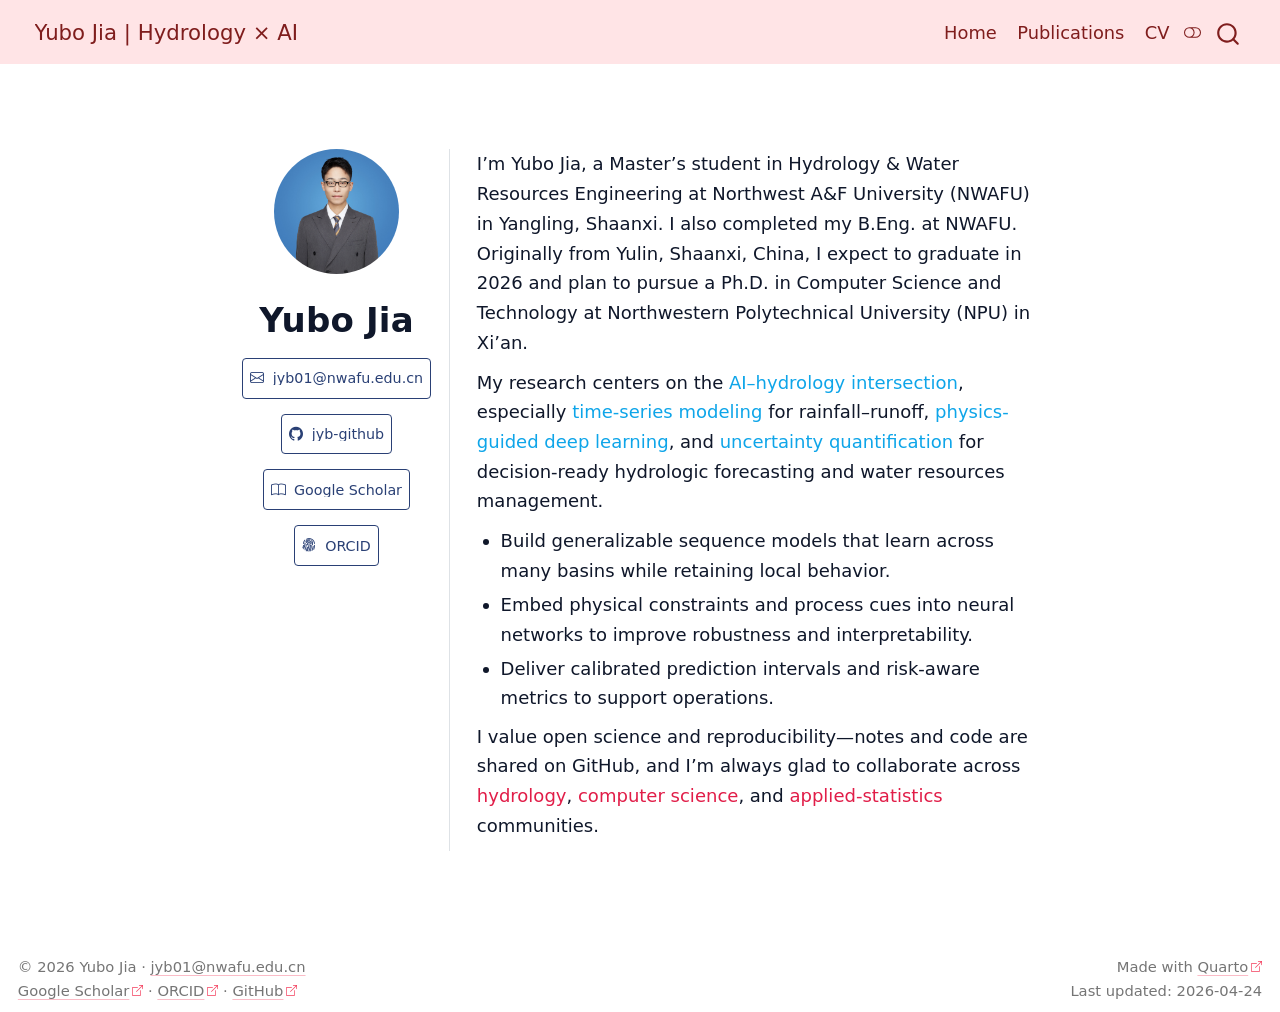
==== commit 9ac2e2ad: "update website" ====
--- a/docs/index.html
+++ b/docs/index.html
@@ -376,7 +376,7 @@
 I’m Yubo Jia, a Master’s student in <strong>Hydrology &amp; Water Resources Engineering</strong> at Northwest A&amp;F University (NWAFU) in Yangling, Shaanxi. I also completed my B.Eng. at NWAFU. Originally from Yulin, Shaanxi, China, I expect to graduate in 2026 and plan to pursue a Ph.D.&nbsp;in <strong>Computer Science and Technology</strong> at Northwestern Polytechnical University (NPU) in Xi’an.
 </p>
 <p>
-My research centers on the <span class="kw">AI–hydrology intersection</span>, especially <span class="kw">time-series modeling</span> for rainfall–runoff and groundwater, <span class="kw">physics-guided deep learning</span>, and <span class="kw">uncertainty quantification</span> for decision-ready hydrologic forecasting and water resources management.
+My research centers on the <span class="kw">AI–hydrology intersection</span>, especially <span class="kw">time-series modeling</span> for rainfall–runoff, <span class="kw">physics-guided deep learning</span>, and <span class="kw">uncertainty quantification</span> for decision-ready hydrologic forecasting and water resources management.
 </p>
 <ul class="hero-points" style="margin:.5rem 0 0 1rem; padding-left:.4rem;">
 <li style="margin:.25rem 0;">
@@ -817,13 +817,13 @@
 <footer class="footer">
   <div class="nav-footer">
     <div class="nav-footer-left">
-<p>© 2025 Yubo Jia · <a href="mailto:jyb01@nwafu.edu.cn">jyb01@nwafu.edu.cn</a><br> <a href="https://scholar.google.com/citations?user=Fx-O06kAAAAJ">Google Scholar</a> · <a href="https://orcid.org/0009-0003-0851-7565">ORCID</a> · <a href="https://github.com/jyb03">GitHub</a></p>
+<p>© 2026 Yubo Jia · <a href="mailto:jyb01@nwafu.edu.cn">jyb01@nwafu.edu.cn</a><br> <a href="https://scholar.google.com/citations?user=Fx-O06kAAAAJ">Google Scholar</a> · <a href="https://orcid.org/0009-0003-0851-7565">ORCID</a> · <a href="https://github.com/jyb03">GitHub</a></p>
 </div>   
     <div class="nav-footer-center">
       &nbsp;
     </div>
     <div class="nav-footer-right">
-<p>Made with <a href="https://quarto.org/">Quarto</a><br> Last updated: 2025-11-06</p>
+<p>Made with <a href="https://quarto.org/">Quarto</a><br> Last updated: 2026-04-24</p>
 </div>
   </div>
 </footer>
